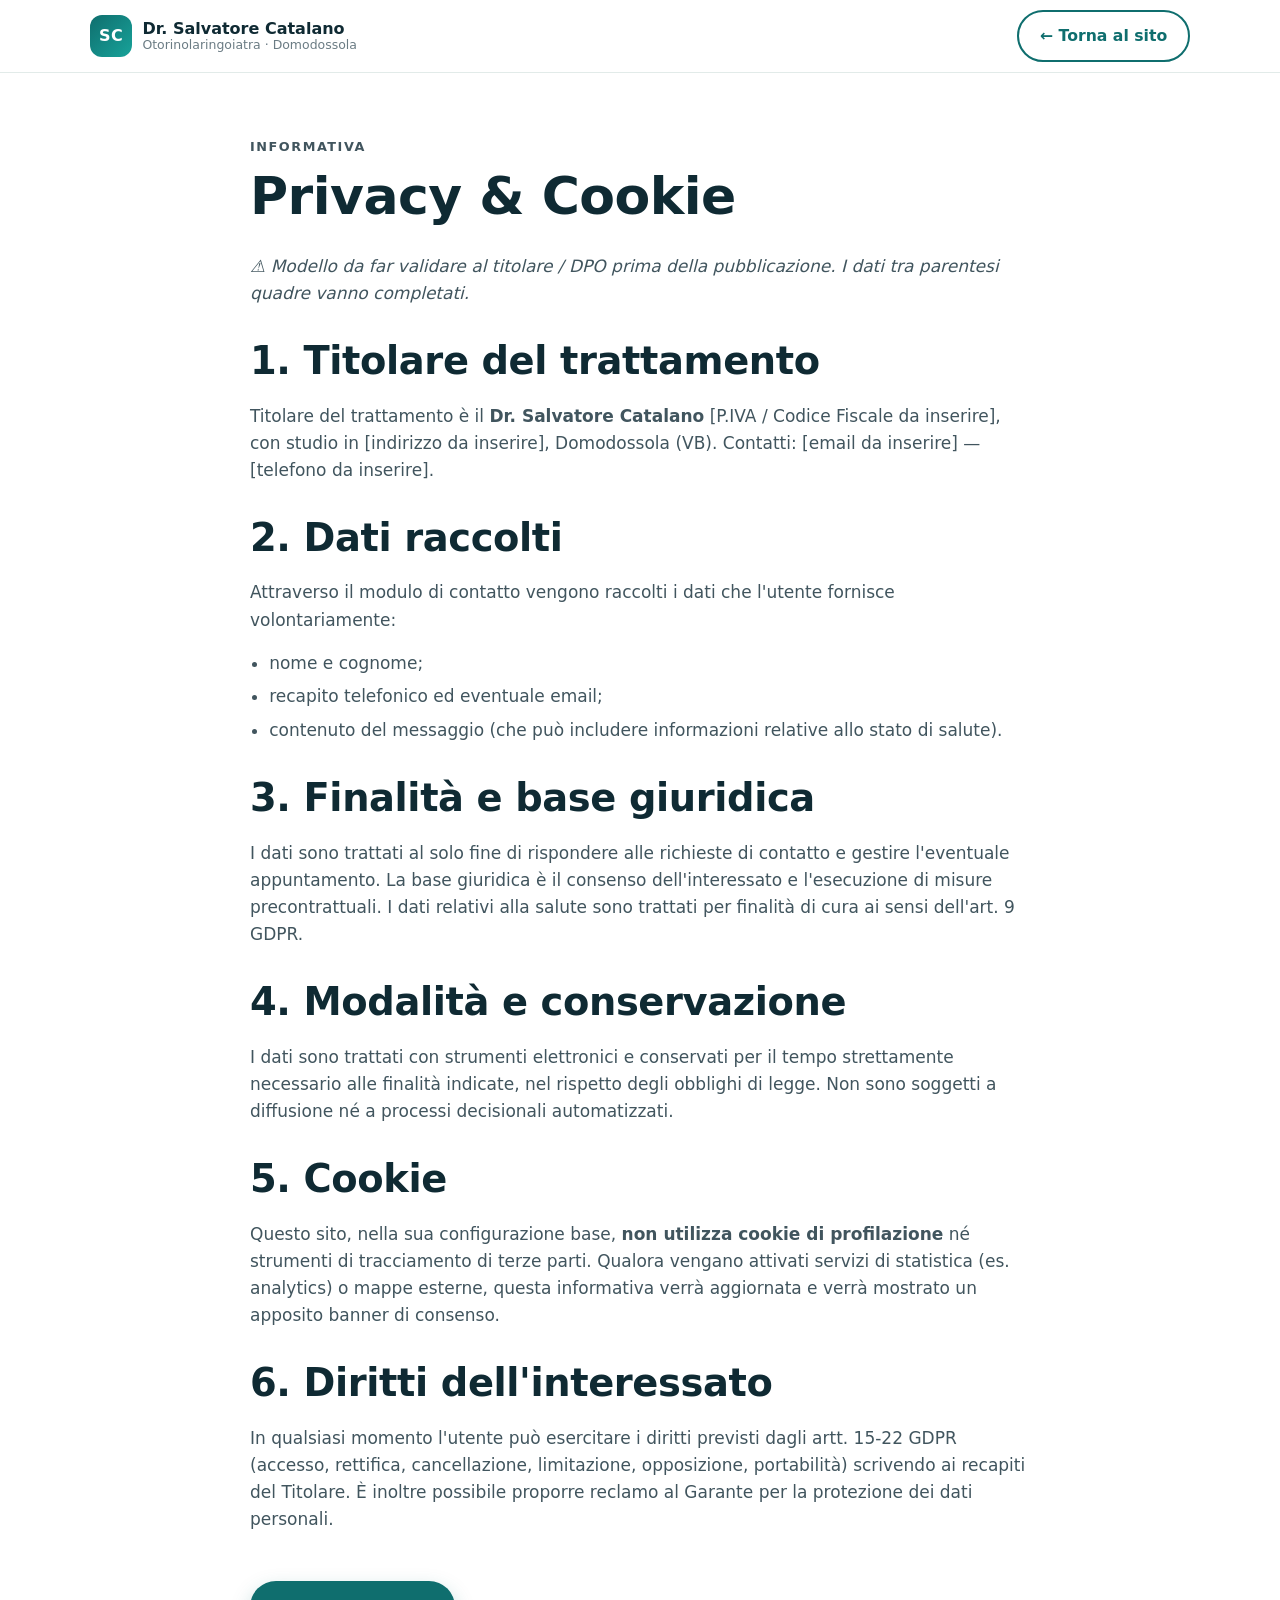
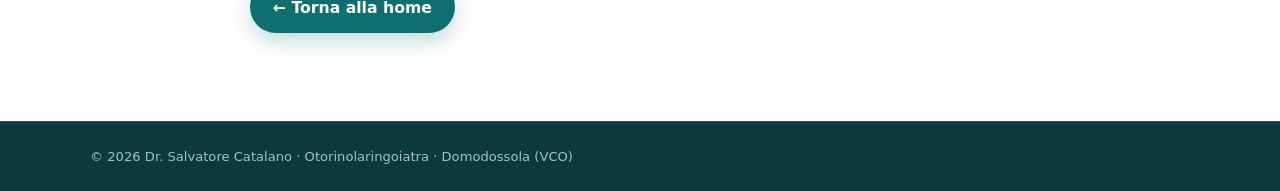
==== privacy.html @ 852cf67d "Crea sito statico per Dr. Salvatore Catalano (otorinolaringoiatra, Domodossola) Prima versione del s" ====
<!DOCTYPE html>
<html lang="it">
<head>
  <meta charset="UTF-8" />
  <meta name="viewport" content="width=device-width, initial-scale=1.0" />
  <title>Privacy e cookie — Dr. Salvatore Catalano</title>
  <meta name="description" content="Informativa sulla privacy e sui cookie del sito del Dr. Salvatore Catalano, otorinolaringoiatra a Domodossola." />
  <meta name="robots" content="noindex, follow" />
  <link rel="icon" type="image/svg+xml" href="assets/img/favicon.svg" />
  <link rel="stylesheet" href="assets/css/styles.css" />
  <style>
    .legal { padding: clamp(2.5rem, 6vw, 4rem) 0; }
    .legal h2 { margin-top: 2rem; }
    .legal p, .legal li { color: var(--ink-soft); }
    .legal ul { padding-left: 1.2rem; }
    .legal li { margin: .4rem 0; }
    .back { display: inline-block; margin-bottom: 1.5rem; }
  </style>
</head>
<body>
  <header class="site-header">
    <div class="container header-inner">
      <a href="index.html" class="brand">
        <span class="brand-mark" aria-hidden="true">SC</span>
        <span class="brand-text">
          <strong>Dr. Salvatore Catalano</strong>
          <small>Otorinolaringoiatra · Domodossola</small>
        </span>
      </a>
      <a href="index.html" class="btn btn-ghost" style="margin-left:auto;">← Torna al sito</a>
    </div>
  </header>

  <main class="legal">
    <div class="container narrow">
      <p class="eyebrow">Informativa</p>
      <h1>Privacy &amp; Cookie</h1>
      <p><em>⚠️ Modello da far validare al titolare / DPO prima della pubblicazione. I dati tra parentesi quadre vanno completati.</em></p>

      <h2>1. Titolare del trattamento</h2>
      <p>
        Titolare del trattamento è il <strong>Dr. Salvatore Catalano</strong>
        [P.IVA / Codice Fiscale da inserire], con studio in [indirizzo da inserire], Domodossola (VB).
        Contatti: [email da inserire] — [telefono da inserire].
      </p>

      <h2>2. Dati raccolti</h2>
      <p>Attraverso il modulo di contatto vengono raccolti i dati che l'utente fornisce volontariamente:</p>
      <ul>
        <li>nome e cognome;</li>
        <li>recapito telefonico ed eventuale email;</li>
        <li>contenuto del messaggio (che può includere informazioni relative allo stato di salute).</li>
      </ul>

      <h2>3. Finalità e base giuridica</h2>
      <p>
        I dati sono trattati al solo fine di rispondere alle richieste di contatto e gestire l'eventuale
        appuntamento. La base giuridica è il consenso dell'interessato e l'esecuzione di misure precontrattuali.
        I dati relativi alla salute sono trattati per finalità di cura ai sensi dell'art. 9 GDPR.
      </p>

      <h2>4. Modalità e conservazione</h2>
      <p>
        I dati sono trattati con strumenti elettronici e conservati per il tempo strettamente necessario alle
        finalità indicate, nel rispetto degli obblighi di legge. Non sono soggetti a diffusione né a
        processi decisionali automatizzati.
      </p>

      <h2>5. Cookie</h2>
      <p>
        Questo sito, nella sua configurazione base, <strong>non utilizza cookie di profilazione</strong> né
        strumenti di tracciamento di terze parti. Qualora vengano attivati servizi di statistica (es. analytics)
        o mappe esterne, questa informativa verrà aggiornata e verrà mostrato un apposito banner di consenso.
      </p>

      <h2>6. Diritti dell'interessato</h2>
      <p>
        In qualsiasi momento l'utente può esercitare i diritti previsti dagli artt. 15-22 GDPR (accesso, rettifica,
        cancellazione, limitazione, opposizione, portabilità) scrivendo ai recapiti del Titolare. È inoltre possibile
        proporre reclamo al Garante per la protezione dei dati personali.
      </p>

      <a class="btn btn-primary back" href="index.html" style="margin-top:2rem;">← Torna alla home</a>
    </div>
  </main>

  <footer class="site-footer">
    <div class="footer-bottom">
      <div class="container">
        <p>© <span id="year"></span> Dr. Salvatore Catalano · Otorinolaringoiatra · Domodossola (VCO)</p>
      </div>
    </div>
  </footer>
  <script>document.getElementById("year").textContent = new Date().getFullYear();</script>
</body>
</html>
---- assets/css/styles.css ----
/* =========================================================================
   Dr. Salvatore Catalano — Otorinolaringoiatra
   Foglio di stile principale · mobile-first · senza dipendenze esterne
   ========================================================================= */

:root {
  /* Colori */
  --ink:        #0f2a33;   /* testo scuro / navy */
  --ink-soft:   #41555e;   /* testo secondario */
  --muted:      #6b7c84;   /* testo tenue */
  --brand:      #0f6e6e;   /* teal principale */
  --brand-dark: #0a5050;
  --brand-2:    #18a39a;   /* teal chiaro */
  --accent:     #e2a04a;   /* sabbia caldo (usato con parsimonia) */
  --bg:         #ffffff;
  --bg-soft:    #f1f7f6;   /* sezioni alternate */
  --bg-deep:    #0c3a3a;   /* footer / blocchi scuri */
  --line:       #e2ebe9;
  --white:      #ffffff;

  /* Tipografia */
  --font: system-ui, -apple-system, "Segoe UI", Roboto, Helvetica, Arial, sans-serif;

  /* Misure */
  --maxw: 1140px;
  --radius: 16px;
  --radius-sm: 10px;
  --shadow: 0 10px 30px rgba(15, 42, 51, .08);
  --shadow-lg: 0 24px 60px rgba(15, 42, 51, .14);
  --gap: clamp(1rem, 2vw, 1.5rem);
}

/* ----------------------------- Reset di base ----------------------------- */
*, *::before, *::after { box-sizing: border-box; }
html { scroll-behavior: smooth; -webkit-text-size-adjust: 100%; }
body {
  margin: 0;
  font-family: var(--font);
  color: var(--ink);
  background: var(--bg);
  line-height: 1.6;
  font-size: 17px;
  -webkit-font-smoothing: antialiased;
}
img { max-width: 100%; display: block; }
a { color: var(--brand); text-decoration: none; }
a:hover { text-decoration: underline; }
h1, h2, h3 { line-height: 1.15; color: var(--ink); margin: 0 0 .5em; letter-spacing: -.01em; }
h1 { font-size: clamp(2rem, 5vw, 3.25rem); font-weight: 800; }
h2 { font-size: clamp(1.6rem, 3.5vw, 2.4rem); font-weight: 800; }
h3 { font-size: 1.2rem; font-weight: 700; }
p  { margin: 0 0 1rem; }
ul { margin: 0; padding: 0; }

/* ----------------------------- Utility ----------------------------- */
.container { width: 100%; max-width: var(--maxw); margin: 0 auto; padding: 0 20px; }
.narrow { max-width: 820px; }
.eyebrow {
  text-transform: uppercase; letter-spacing: .12em; font-size: .8rem;
  font-weight: 700; color: var(--brand); margin: 0 0 .6rem;
}
.hl { color: var(--brand); }
.skip-link {
  position: absolute; left: -9999px; top: 0; background: var(--brand); color: #fff;
  padding: .6rem 1rem; z-index: 1000; border-radius: 0 0 8px 0;
}
.skip-link:focus { left: 0; }

/* ----------------------------- Bottoni ----------------------------- */
.btn {
  display: inline-flex; align-items: center; gap: .5rem; justify-content: center;
  padding: .7rem 1.3rem; border-radius: 999px; font-weight: 700; font-size: .98rem;
  border: 2px solid transparent; cursor: pointer; transition: transform .15s ease, box-shadow .15s ease, background .15s ease;
  text-decoration: none; white-space: nowrap;
}
.btn:hover { text-decoration: none; transform: translateY(-1px); }
.btn-primary { background: var(--brand); color: #fff; box-shadow: 0 8px 20px rgba(15,110,110,.25); }
.btn-primary:hover { background: var(--brand-dark); color: #fff; }
.btn-ghost { background: transparent; color: var(--brand); border-color: var(--brand); }
.btn-ghost:hover { background: var(--brand); color: #fff; }
.btn-lg { padding: .9rem 1.7rem; font-size: 1.05rem; }
.btn-block { width: 100%; }
.btn .ico { width: 1.1em; height: 1.1em; fill: currentColor; }

.link-arrow { font-weight: 700; color: var(--brand); }
.link-arrow:hover { text-decoration: underline; }

/* ----------------------------- Header ----------------------------- */
.site-header {
  position: sticky; top: 0; z-index: 100;
  background: rgba(255,255,255,.92);
  backdrop-filter: saturate(160%) blur(10px);
  border-bottom: 1px solid var(--line);
}
.header-inner { display: flex; align-items: center; gap: 1rem; min-height: 72px; }
.brand { display: flex; align-items: center; gap: .65rem; color: var(--ink); }
.brand:hover { text-decoration: none; }
.brand-mark {
  width: 42px; height: 42px; flex: none; border-radius: 12px;
  background: linear-gradient(135deg, var(--brand), var(--brand-2));
  color: #fff; font-weight: 800; letter-spacing: .02em;
  display: grid; place-items: center; font-size: 1rem;
}
.brand-text { display: flex; flex-direction: column; line-height: 1.1; }
.brand-text strong { font-size: 1rem; }
.brand-text small { color: var(--muted); font-size: .78rem; }

.main-nav { margin-left: auto; }
.main-nav ul { display: flex; gap: .35rem; list-style: none; }
.main-nav a {
  color: var(--ink-soft); font-weight: 600; font-size: .95rem;
  padding: .5rem .7rem; border-radius: 8px;
}
.main-nav a:hover { color: var(--brand); background: var(--bg-soft); text-decoration: none; }

.header-cta { margin-left: .5rem; }

.nav-toggle {
  display: none; margin-left: auto; width: 44px; height: 44px; border: 0; background: transparent;
  cursor: pointer; padding: 10px;
}
.nav-toggle span { display: block; height: 2.5px; background: var(--ink); border-radius: 2px; margin: 4px 0; transition: .25s; }
.nav-toggle[aria-expanded="true"] span:nth-child(1) { transform: translateY(6.5px) rotate(45deg); }
.nav-toggle[aria-expanded="true"] span:nth-child(2) { opacity: 0; }
.nav-toggle[aria-expanded="true"] span:nth-child(3) { transform: translateY(-6.5px) rotate(-45deg); }

/* ----------------------------- Hero ----------------------------- */
.hero {
  background:
    radial-gradient(1200px 600px at 80% -10%, rgba(24,163,154,.16), transparent 60%),
    linear-gradient(180deg, var(--bg-soft), #fff 70%);
  padding: clamp(2.5rem, 6vw, 5rem) 0 clamp(2.5rem, 5vw, 4rem);
}
.hero-inner { display: grid; grid-template-columns: 1.15fr .85fr; gap: clamp(1.5rem, 4vw, 3.5rem); align-items: center; }
.hero-content .lead { font-size: 1.15rem; color: var(--ink-soft); max-width: 38ch; }
.hero-actions { display: flex; flex-wrap: wrap; gap: .8rem; margin: 1.6rem 0 1.8rem; }
.hero-badges { list-style: none; display: grid; gap: .5rem; }
.hero-badges li { color: var(--ink-soft); font-size: .92rem; padding-left: 1.5rem; position: relative; }
.hero-badges li::before { content: "✓"; position: absolute; left: 0; color: var(--brand-2); font-weight: 800; }
.hero-badges span { font-weight: 700; color: var(--ink); }

.hero-card {
  background: #fff; border: 1px solid var(--line); border-radius: var(--radius);
  box-shadow: var(--shadow-lg); overflow: hidden;
}
.hero-photo, .about-photo, .feature-media {
  background: linear-gradient(135deg, #d6ece9, #eaf4f2);
  display: grid; place-items: center; color: var(--brand-dark);
}
.hero-photo { aspect-ratio: 4/3; }
.photo-placeholder {
  font-weight: 700; font-size: .95rem; opacity: .7; border: 2px dashed var(--brand-2);
  padding: .6rem 1rem; border-radius: 10px; background: rgba(255,255,255,.5);
}
.hero-card-foot {
  display: flex; align-items: center; justify-content: space-between; gap: 1rem;
  padding: 1rem 1.2rem; border-top: 1px solid var(--line);
}
.hero-card-foot strong { display: block; }
.hero-card-foot small { color: var(--muted); }

/* ----------------------------- Strip fiducia ----------------------------- */
.trust-strip { background: var(--bg-deep); color: #eaf4f2; }
.trust-grid { display: grid; grid-template-columns: repeat(4, 1fr); gap: 1px; }
.trust-item { padding: 1.4rem 1rem; }
.trust-item strong { display: block; color: #fff; font-size: 1rem; }
.trust-item span { color: #b7d4d0; font-size: .9rem; }

/* ----------------------------- Sezioni ----------------------------- */
.section { padding: clamp(3rem, 7vw, 5.5rem) 0; }
.section-soft { background: var(--bg-soft); }
.section-head { text-align: center; max-width: 720px; margin: 0 auto clamp(1.8rem, 4vw, 3rem); }
.section-sub { color: var(--ink-soft); font-size: 1.08rem; }

.two-col { display: grid; grid-template-columns: 1fr 1fr; gap: clamp(1.5rem, 4vw, 3.5rem); align-items: center; }
.col-text h2 { margin-top: .2rem; }
.about-photo, .feature-media { aspect-ratio: 4/3; border-radius: var(--radius); box-shadow: var(--shadow); }

.credentials, .ticks { list-style: none; display: grid; gap: .55rem; margin: 1.2rem 0 1.6rem; }
.credentials li, .ticks li { padding-left: 1.8rem; position: relative; color: var(--ink-soft); }
.credentials li::before, .ticks li::before {
  content: "✓"; position: absolute; left: 0; top: 0;
  color: #fff; background: var(--brand-2); width: 1.25rem; height: 1.25rem;
  border-radius: 50%; display: grid; place-items: center; font-size: .75rem; font-weight: 800;
}

/* ----------------------------- Cards prestazioni ----------------------------- */
.cards-grid { display: grid; grid-template-columns: repeat(auto-fit, minmax(250px, 1fr)); gap: var(--gap); }
.card {
  background: #fff; border: 1px solid var(--line); border-radius: var(--radius);
  padding: 1.5rem; box-shadow: var(--shadow); transition: transform .18s ease, box-shadow .18s ease;
}
.card:hover { transform: translateY(-4px); box-shadow: var(--shadow-lg); }
.card-ico {
  width: 52px; height: 52px; border-radius: 14px; display: grid; place-items: center;
  font-size: 1.6rem; background: var(--bg-soft); margin-bottom: 1rem;
}
.card h3 { margin-bottom: .35rem; }
.card p { color: var(--ink-soft); margin: 0; font-size: .96rem; }

/* ----------------------------- Feature ----------------------------- */
.feature { background: #fff; }

/* ----------------------------- Patologie ----------------------------- */
.patologie-grid { display: grid; grid-template-columns: repeat(auto-fit, minmax(260px, 1fr)); gap: var(--gap); }
.pat-group {
  background: #fff; border: 1px solid var(--line); border-radius: var(--radius); padding: 1.6rem;
  box-shadow: var(--shadow);
}
.pat-group h3 { color: var(--brand); border-bottom: 2px solid var(--line); padding-bottom: .6rem; margin-bottom: .9rem; }
.pat-group ul { list-style: none; display: grid; gap: .5rem; }
.pat-group li { padding-left: 1.4rem; position: relative; color: var(--ink-soft); }
.pat-group li::before { content: "•"; color: var(--brand-2); position: absolute; left: .2rem; font-weight: 800; }

/* ----------------------------- Sedi ----------------------------- */
.sedi-grid { display: grid; grid-template-columns: repeat(auto-fit, minmax(300px, 1fr)); gap: var(--gap); }
.sede-card {
  background: #fff; border: 1px solid var(--line); border-left: 5px solid var(--brand);
  border-radius: var(--radius); padding: 1.6rem; box-shadow: var(--shadow);
}
.sede-card--alt { border-left-color: var(--accent); }
.sede-addr { color: var(--ink-soft); font-weight: 600; }
.orari { margin: 1rem 0; }
.orari div { display: flex; justify-content: space-between; gap: 1rem; padding: .45rem 0; border-bottom: 1px dashed var(--line); }
.orari dt { font-weight: 700; color: var(--ink); margin: 0; }
.orari dd { margin: 0; color: var(--ink-soft); text-align: right; }

/* ----------------------------- Recensioni ----------------------------- */
.reviews-grid { display: grid; grid-template-columns: repeat(auto-fit, minmax(280px, 1fr)); gap: var(--gap); }
.review {
  background: #fff; border: 1px solid var(--line); border-radius: var(--radius);
  padding: 1.6rem; margin: 0; box-shadow: var(--shadow);
}
.stars { color: var(--accent); letter-spacing: .1em; font-size: 1.1rem; margin-bottom: .6rem; }
.review blockquote { margin: 0 0 .8rem; font-size: 1.02rem; color: var(--ink); font-style: italic; }
.review figcaption { color: var(--muted); font-weight: 600; font-size: .9rem; }
.reviews-cta { text-align: center; margin-top: 1.8rem; }

/* ----------------------------- FAQ ----------------------------- */
.faq-list { display: grid; gap: .8rem; }
.faq-list details {
  background: #fff; border: 1px solid var(--line); border-radius: var(--radius-sm);
  padding: .2rem 1.2rem; box-shadow: var(--shadow);
}
.faq-list summary {
  cursor: pointer; font-weight: 700; padding: 1rem 0; list-style: none;
  display: flex; justify-content: space-between; align-items: center; gap: 1rem;
}
.faq-list summary::-webkit-details-marker { display: none; }
.faq-list summary::after { content: "+"; color: var(--brand); font-size: 1.5rem; font-weight: 400; transition: transform .2s; }
.faq-list details[open] summary::after { transform: rotate(45deg); }
.faq-list details p { color: var(--ink-soft); padding-bottom: 1rem; margin: 0; }

/* ----------------------------- Contatti ----------------------------- */
.section-contact { background: var(--bg-soft); }
.contact-list { list-style: none; display: grid; gap: .9rem; margin: 1.4rem 0 0; }
.contact-list li { display: flex; align-items: center; gap: .8rem; font-size: 1.05rem; }
.contact-ico {
  width: 42px; height: 42px; flex: none; border-radius: 12px; background: #fff;
  border: 1px solid var(--line); display: grid; place-items: center; font-size: 1.1rem;
}
.contact-form {
  background: #fff; border: 1px solid var(--line); border-radius: var(--radius);
  padding: clamp(1.4rem, 3vw, 2rem); box-shadow: var(--shadow-lg);
}
.field { margin-bottom: 1rem; }
.field-row { display: grid; grid-template-columns: 1fr 1fr; gap: 1rem; }
.field label { display: block; font-weight: 700; font-size: .9rem; margin-bottom: .35rem; }
.field input, .field textarea {
  width: 100%; padding: .8rem .9rem; border: 1.5px solid var(--line); border-radius: 10px;
  font: inherit; color: var(--ink); background: #fff; transition: border-color .15s;
}
.field input:focus, .field textarea:focus { outline: none; border-color: var(--brand); }
.consent { display: flex; gap: .6rem; align-items: flex-start; font-size: .88rem; color: var(--ink-soft); margin: .4rem 0 1.2rem; }
.consent input { margin-top: .25rem; flex: none; }
.form-note { font-size: .82rem; color: var(--muted); text-align: center; margin: .8rem 0 0; }

/* ----------------------------- Footer ----------------------------- */
.site-footer { background: var(--bg-deep); color: #cfe4e1; }
.footer-grid {
  display: grid; grid-template-columns: 1.3fr 1fr 1fr; gap: 2rem;
  padding: clamp(2.5rem, 5vw, 3.5rem) 20px;
}
.footer-brand { display: flex; align-items: center; gap: .75rem; }
.footer-brand strong { display: block; color: #fff; }
.footer-brand small { color: #9fc4bf; }
.footer-nav, .footer-contact { display: grid; gap: .55rem; align-content: start; }
.footer-nav a, .footer-contact a { color: #cfe4e1; font-weight: 600; }
.footer-nav a:hover, .footer-contact a:hover { color: #fff; }
.footer-bottom { border-top: 1px solid rgba(255,255,255,.12); }
.footer-bottom .container { padding: 1.3rem 20px; }
.footer-bottom p { margin: .2rem 0; font-size: .82rem; color: #9fc4bf; }

/* ----------------------------- Azioni flottanti ----------------------------- */
.floating-actions { position: fixed; right: 16px; bottom: 16px; display: none; flex-direction: column; gap: .7rem; z-index: 90; }
.fab {
  width: 56px; height: 56px; border-radius: 50%; display: grid; place-items: center;
  box-shadow: var(--shadow-lg); color: #fff;
}
.fab:hover { text-decoration: none; transform: translateY(-2px); }
.fab svg { width: 28px; height: 28px; fill: currentColor; }
.fab-wa { background: #25d366; }
.fab-call { background: var(--brand); }

/* ----------------------------- Responsive ----------------------------- */
@media (max-width: 900px) {
  .hero-inner, .two-col { grid-template-columns: 1fr; }
  .hero-card { max-width: 460px; margin: 0 auto; }
  .trust-grid { grid-template-columns: repeat(2, 1fr); }
  .footer-grid { grid-template-columns: 1fr 1fr; }
}

@media (max-width: 720px) {
  .header-cta { display: none; }
  .nav-toggle { display: block; }
  .main-nav {
    position: fixed; inset: 72px 0 auto 0; background: #fff; margin: 0;
    border-bottom: 1px solid var(--line); box-shadow: var(--shadow);
    max-height: 0; overflow: hidden; transition: max-height .3s ease;
  }
  .main-nav.open { max-height: 80vh; }
  .main-nav ul { flex-direction: column; padding: .8rem; gap: .2rem; }
  .main-nav a { display: block; padding: .9rem; font-size: 1.05rem; }
  .field-row { grid-template-columns: 1fr; }
  .floating-actions { display: flex; }
  .footer-grid { grid-template-columns: 1fr; }
}

@media (max-width: 460px) {
  .trust-grid { grid-template-columns: 1fr; }
  .brand-text small { display: none; }
}

/* ----------------------------- Accessibilità ----------------------------- */
:focus-visible { outline: 3px solid var(--brand-2); outline-offset: 2px; border-radius: 4px; }
@media (prefers-reduced-motion: reduce) {
  html { scroll-behavior: auto; }
  * { transition: none !important; animation: none !important; }
}
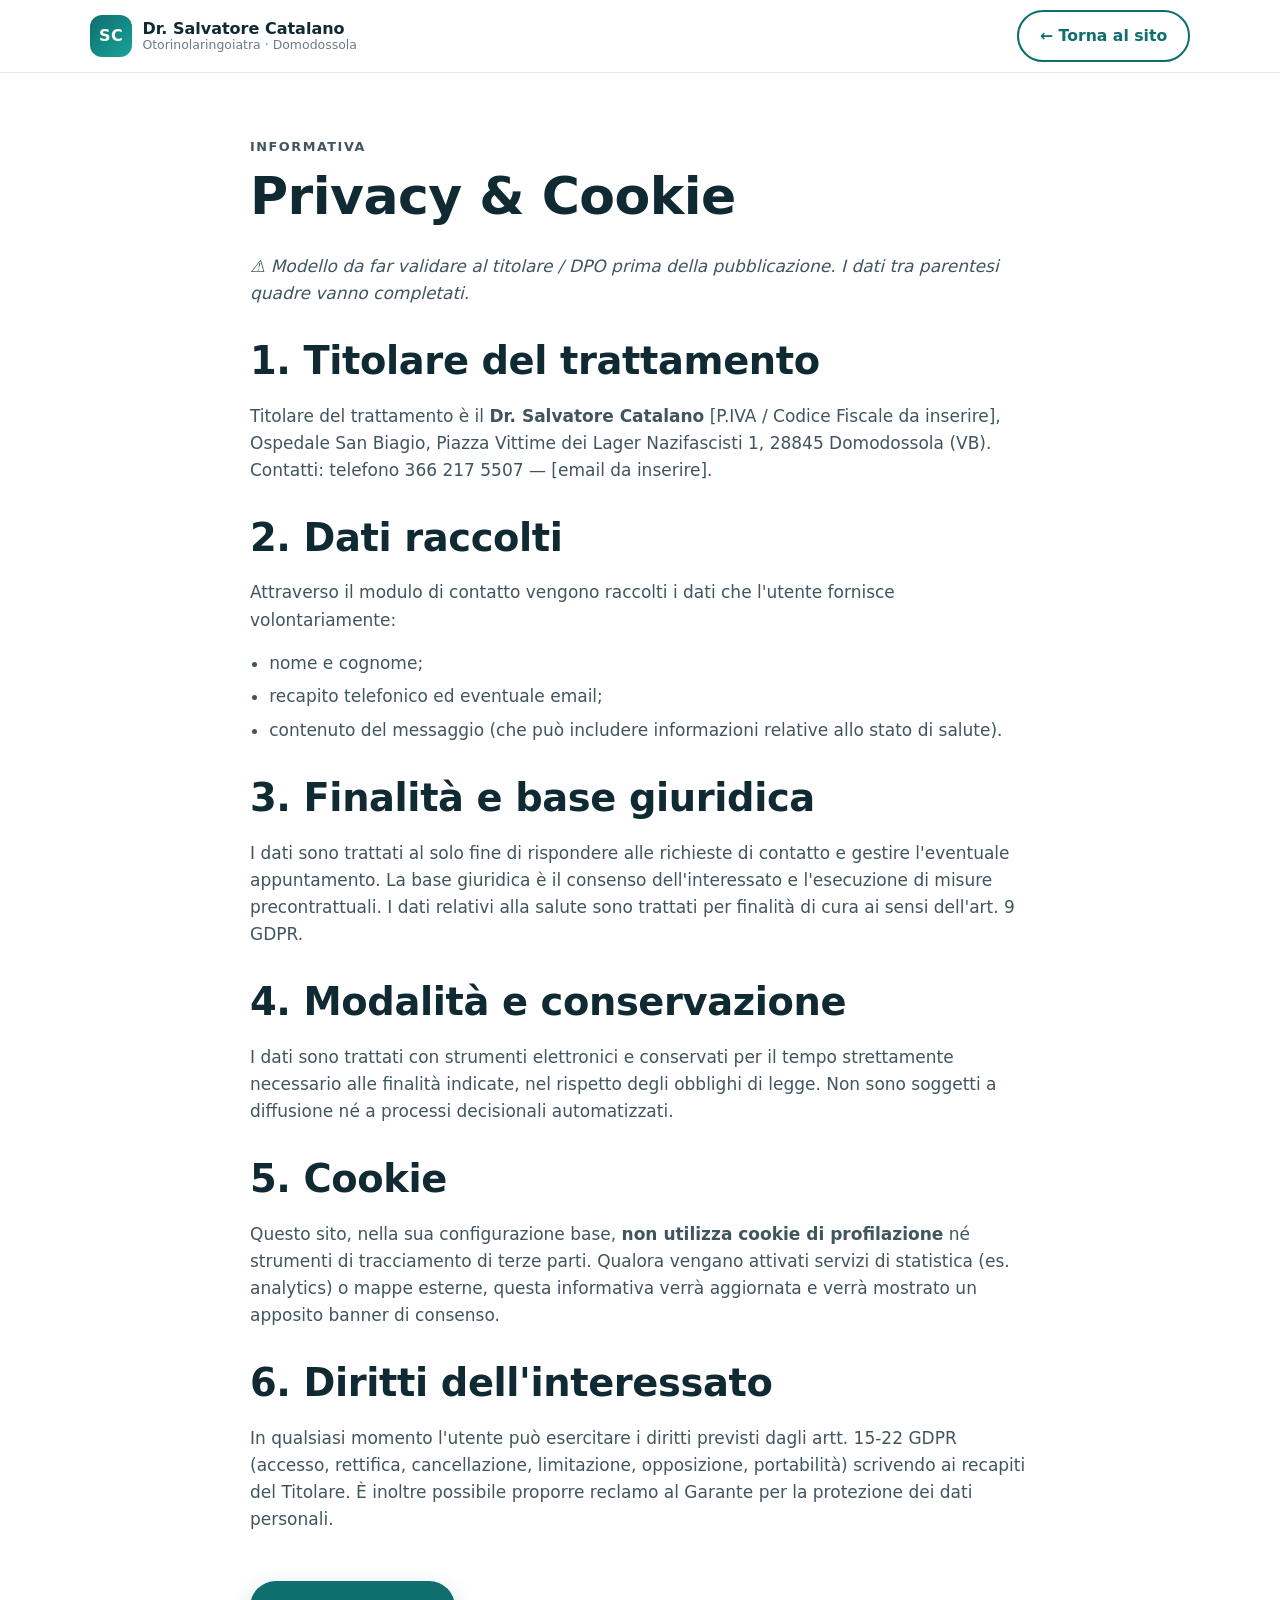
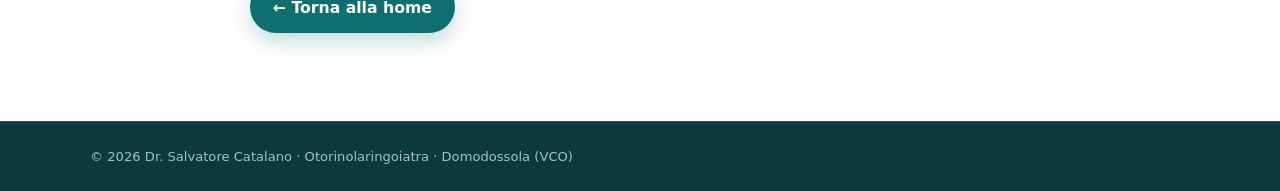
==== commit 637c36e3: "Integra dati reali da MioDottore: contatti, listino, recensioni, bio - Telefono reale 366 217 5507 (" ====
--- a/privacy.html
+++ b/privacy.html
@@ -40,8 +40,8 @@
       <h2>1. Titolare del trattamento</h2>
       <p>
         Titolare del trattamento è il <strong>Dr. Salvatore Catalano</strong>
-        [P.IVA / Codice Fiscale da inserire], con studio in [indirizzo da inserire], Domodossola (VB).
-        Contatti: [email da inserire] — [telefono da inserire].
+        [P.IVA / Codice Fiscale da inserire], Ospedale San Biagio, Piazza Vittime dei Lager
+        Nazifascisti 1, 28845 Domodossola (VB). Contatti: telefono 366 217 5507 — [email da inserire].
       </p>
 
       <h2>2. Dati raccolti</h2>
--- a/assets/css/styles.css
+++ b/assets/css/styles.css
@@ -146,8 +146,12 @@
 .hero-photo, .about-photo, .feature-media {
   background: linear-gradient(135deg, #d6ece9, #eaf4f2);
   display: grid; place-items: center; color: var(--brand-dark);
-}
-.hero-photo { aspect-ratio: 4/3; }
+  overflow: hidden;
+}
+.hero-photo img, .about-photo img, .feature-media img {
+  width: 100%; height: 100%; object-fit: cover; display: block;
+}
+.hero-photo { aspect-ratio: 4/5; }
 .photo-placeholder {
   font-weight: 700; font-size: .95rem; opacity: .7; border: 2px dashed var(--brand-2);
   padding: .6rem 1rem; border-radius: 10px; background: rgba(255,255,255,.5);
@@ -174,7 +178,9 @@
 
 .two-col { display: grid; grid-template-columns: 1fr 1fr; gap: clamp(1.5rem, 4vw, 3.5rem); align-items: center; }
 .col-text h2 { margin-top: .2rem; }
-.about-photo, .feature-media { aspect-ratio: 4/3; border-radius: var(--radius); box-shadow: var(--shadow); }
+.about-photo, .feature-media { border-radius: var(--radius); box-shadow: var(--shadow); }
+.about-photo { aspect-ratio: 4/5; }
+.feature-media { aspect-ratio: 4/5; }
 
 .credentials, .ticks { list-style: none; display: grid; gap: .55rem; margin: 1.2rem 0 1.6rem; }
 .credentials li, .ticks li { padding-left: 1.8rem; position: relative; color: var(--ink-soft); }
@@ -198,6 +204,23 @@
 .card h3 { margin-bottom: .35rem; }
 .card p { color: var(--ink-soft); margin: 0; font-size: .96rem; }
 
+/* ----------------------------- Tariffe ----------------------------- */
+.tariffe {
+  margin-top: clamp(2rem, 4vw, 3rem); background: #fff; border: 1px solid var(--line);
+  border-radius: var(--radius); padding: clamp(1.4rem, 3vw, 2.2rem); box-shadow: var(--shadow);
+}
+.tariffe-title { text-align: center; margin-bottom: 1.2rem; }
+.tariffe-list { list-style: none; display: grid; grid-template-columns: repeat(2, 1fr); gap: 0 2.5rem; }
+.tariffe-list li {
+  display: flex; justify-content: space-between; align-items: baseline; gap: 1rem;
+  padding: .75rem 0; border-bottom: 1px dashed var(--line);
+}
+.tariffe-list li span { color: var(--ink-soft); }
+.tariffe-list li b { color: var(--brand); font-weight: 800; white-space: nowrap; }
+.tariffe-free b { color: #1f9e54; }
+.tariffe-note { margin: 1.3rem 0 0; font-size: .84rem; color: var(--muted); text-align: center; }
+@media (max-width: 680px) { .tariffe-list { grid-template-columns: 1fr; } }
+
 /* ----------------------------- Feature ----------------------------- */
 .feature { background: #fff; }
 
@@ -233,7 +256,8 @@
 }
 .stars { color: var(--accent); letter-spacing: .1em; font-size: 1.1rem; margin-bottom: .6rem; }
 .review blockquote { margin: 0 0 .8rem; font-size: 1.02rem; color: var(--ink); font-style: italic; }
-.review figcaption { color: var(--muted); font-weight: 600; font-size: .9rem; }
+.review figcaption { color: var(--ink); font-weight: 700; font-size: .92rem; }
+.review figcaption span { display: block; font-weight: 500; font-size: .78rem; color: var(--muted); margin-top: .15rem; }
 .reviews-cta { text-align: center; margin-top: 1.8rem; }
 
 /* ----------------------------- FAQ ----------------------------- */
@@ -331,9 +355,34 @@
   .brand-text small { display: none; }
 }
 
+/* ----------------------------- Gallery / In ambulatorio ----------------------------- */
+.gallery-grid { display: grid; grid-template-columns: repeat(auto-fit, minmax(300px, 1fr)); gap: var(--gap); }
+.gallery-item {
+  margin: 0; background: #fff; border: 1px solid var(--line);
+  border-radius: var(--radius); overflow: hidden; box-shadow: var(--shadow);
+}
+.gallery-item img { width: 100%; aspect-ratio: 4/5; object-fit: cover; display: block; }
+.gallery-item figcaption { padding: .9rem 1.2rem; font-weight: 600; color: var(--ink-soft); font-size: .95rem; }
+
+/* ----------------------------- Zona servita ----------------------------- */
+.section-area { background: var(--bg-soft); }
+.area-list {
+  list-style: none; display: flex; flex-wrap: wrap; gap: .6rem;
+  justify-content: center; max-width: 880px; margin: 0 auto;
+}
+.area-list li {
+  background: var(--bg-soft); border: 1px solid var(--line); color: var(--ink-soft);
+  font-weight: 600; padding: .55rem 1.1rem; border-radius: 999px; font-size: .95rem;
+}
+
+/* ----------------------------- Animazioni allo scroll ----------------------------- */
+.reveal { opacity: 0; transform: translateY(18px); transition: opacity .6s ease, transform .6s ease; }
+.reveal.is-visible { opacity: 1; transform: none; }
+
 /* ----------------------------- Accessibilità ----------------------------- */
 :focus-visible { outline: 3px solid var(--brand-2); outline-offset: 2px; border-radius: 4px; }
 @media (prefers-reduced-motion: reduce) {
   html { scroll-behavior: auto; }
   * { transition: none !important; animation: none !important; }
-}
+  .reveal { opacity: 1 !important; transform: none !important; }
+}
